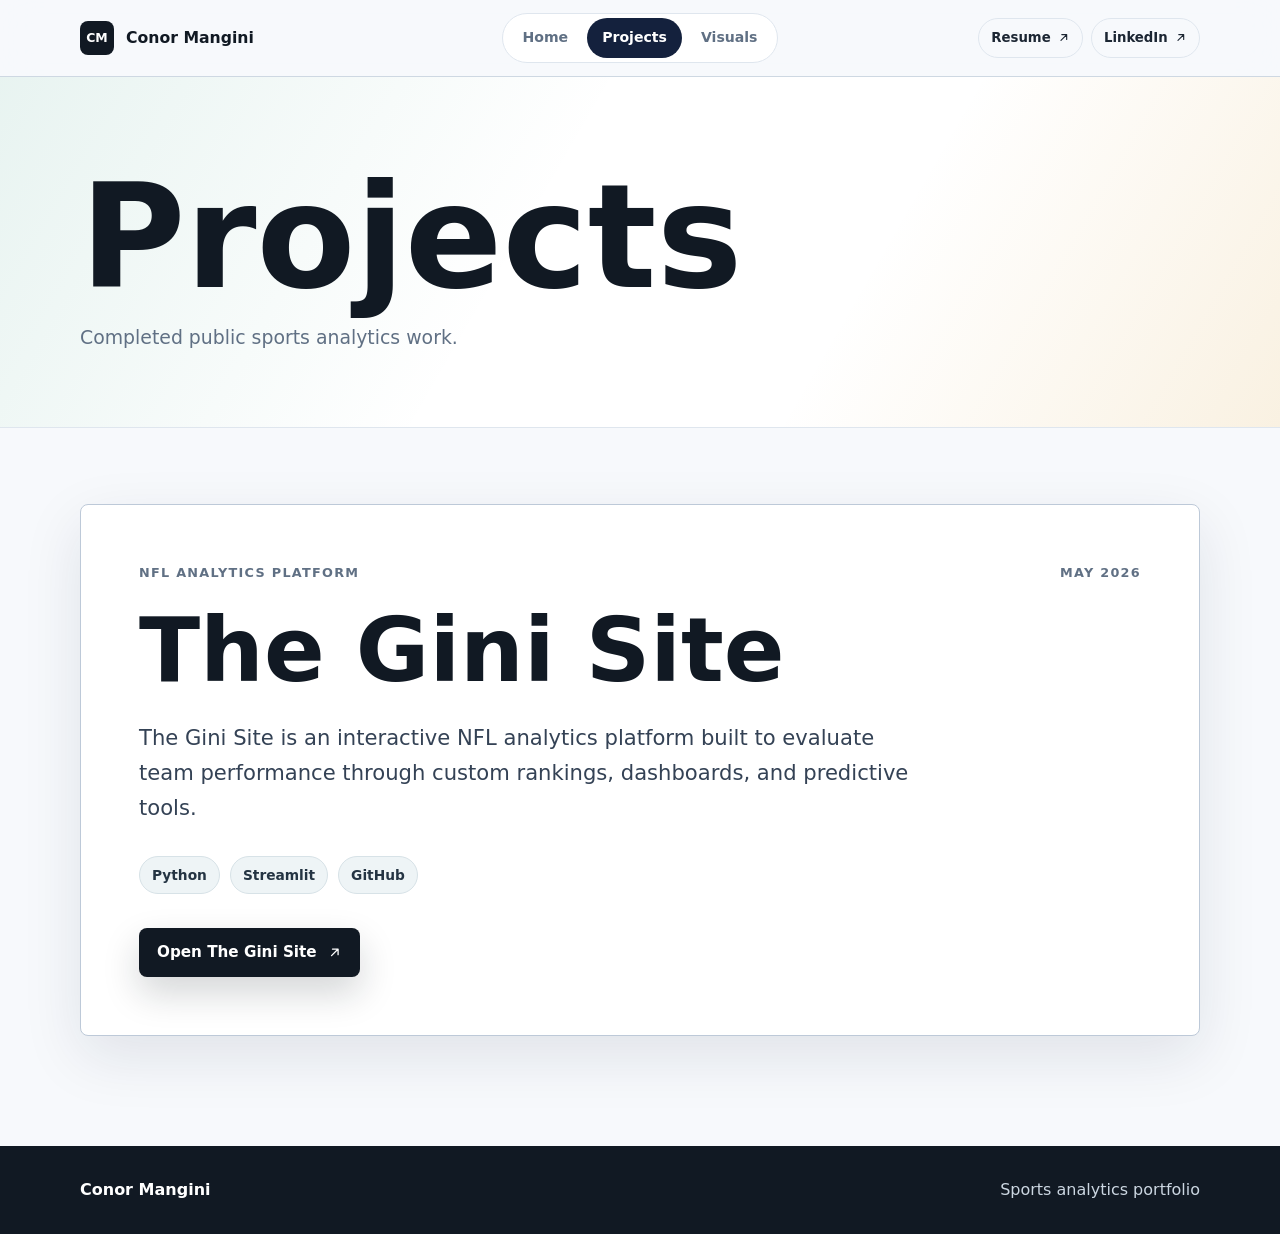
==== projects/index.html @ 6e377230 "Add portfolio base pages and assets" ====
<!doctype html>
<html lang="en">
  <head>
    <meta charset="utf-8">
    <meta name="viewport" content="width=device-width, initial-scale=1">
    <meta
      name="description"
      content="Completed public sports analytics projects by Conor Mangini."
    >
    <title>Projects | Conor Mangini</title>
    <link rel="stylesheet" href="../assets/css/styles.css">
  </head>
  <body data-page="projects" data-base="..">
    <a class="skip-link" href="#main">Skip to content</a>
    <div id="site-header"></div>
    <main id="main" class="page-main">
      <div id="projects-root"></div>
    </main>
    <div id="site-footer"></div>
    <script src="../assets/js/site-data.js"></script>
    <script src="../assets/js/site.js"></script>
  </body>
</html>
---- assets/css/styles.css ----
:root {
  --bg: #f7f9fc;
  --bg-strong: #ffffff;
  --ink: #111923;
  --muted: #607084;
  --line: #dfe6ee;
  --line-strong: #bdc9d8;
  --navy: #14213d;
  --charcoal: #1c2633;
  --emerald: #1d8f73;
  --amber: #d69c2f;
  --shadow: 0 20px 60px rgba(20, 33, 61, 0.1);
  --radius: 8px;
  --max-width: 1120px;
}

* {
  box-sizing: border-box;
}

html {
  scroll-behavior: smooth;
}

body {
  margin: 0;
  background: var(--bg);
  color: var(--ink);
  font-family: Inter, ui-sans-serif, system-ui, -apple-system, BlinkMacSystemFont, "Segoe UI", sans-serif;
  line-height: 1.5;
  min-width: 320px;
}

a {
  color: inherit;
  text-decoration: none;
}

img,
svg {
  display: block;
}

.skip-link {
  background: var(--ink);
  color: #fff;
  left: 16px;
  padding: 10px 14px;
  position: fixed;
  top: -60px;
  z-index: 100;
}

.skip-link:focus {
  top: 16px;
}

.site-header {
  background: rgba(247, 249, 252, 0.9);
  border-bottom: 1px solid rgba(189, 201, 216, 0.7);
  position: sticky;
  top: 0;
  z-index: 20;
  backdrop-filter: blur(18px);
}

.nav-shell,
.section-inner {
  margin: 0 auto;
  max-width: var(--max-width);
  width: min(calc(100% - 40px), var(--max-width));
}

.nav-shell {
  align-items: center;
  display: grid;
  gap: 18px;
  grid-template-columns: 1fr auto 1fr;
  min-height: 76px;
}

.brand-link {
  align-items: center;
  display: inline-flex;
  gap: 12px;
  font-size: 0.98rem;
  font-weight: 760;
  letter-spacing: 0;
}

.brand-mark {
  align-items: center;
  background: var(--ink);
  border-radius: 8px;
  color: #fff;
  display: inline-flex;
  font-size: 0.78rem;
  font-weight: 780;
  height: 34px;
  justify-content: center;
  width: 34px;
}

.nav-links {
  align-items: center;
  background: #fff;
  border: 1px solid var(--line);
  border-radius: 999px;
  display: inline-flex;
  gap: 4px;
  justify-self: center;
  padding: 4px;
}

.nav-link {
  border-radius: 999px;
  color: var(--muted);
  font-size: 0.88rem;
  font-weight: 680;
  padding: 9px 15px;
  transition: background 180ms ease, color 180ms ease;
}

.nav-link:hover,
.nav-link:focus,
.nav-link.is-active {
  background: var(--navy);
  color: #fff;
}

.header-actions {
  display: flex;
  gap: 8px;
  justify-content: flex-end;
}

.header-action {
  align-items: center;
  border: 1px solid var(--line);
  border-radius: 999px;
  color: var(--charcoal);
  display: inline-flex;
  font-size: 0.83rem;
  font-weight: 700;
  gap: 6px;
  padding: 9px 12px;
}

.header-action svg,
.button svg,
.contact-row svg {
  height: 1em;
  width: 1em;
}

.page-main {
  min-height: calc(100vh - 160px);
}

.hero-section {
  background-color: #f7f9fc;
  background-image: url("../img/hero-analytics.png");
  background-position: center right;
  background-repeat: no-repeat;
  background-size: cover;
  border-bottom: 1px solid rgba(189, 201, 216, 0.65);
  min-height: 640px;
  position: relative;
}

.hero-inner {
  align-items: center;
  display: flex;
  min-height: 640px;
  padding: 90px 0;
}

.hero-copy {
  max-width: 660px;
}

.hero-copy h1,
.projects-heading h1 {
  color: var(--ink);
  font-size: clamp(4rem, 11vw, 8.2rem);
  letter-spacing: 0;
  line-height: 0.9;
  margin: 0;
}

.hero-copy p {
  color: #2d3a49;
  font-size: clamp(1.18rem, 2vw, 1.55rem);
  line-height: 1.45;
  margin: 24px 0 0;
  max-width: 560px;
}

.button-row {
  display: flex;
  flex-wrap: wrap;
  gap: 12px;
  margin-top: 34px;
}

.button {
  align-items: center;
  border-radius: 8px;
  display: inline-flex;
  font-size: 0.95rem;
  font-weight: 760;
  gap: 10px;
  justify-content: center;
  min-height: 48px;
  padding: 13px 18px;
  transition: transform 180ms ease, box-shadow 180ms ease, border-color 180ms ease, background 180ms ease;
}

.button:hover,
.button:focus {
  transform: translateY(-1px);
}

.button-primary {
  background: var(--ink);
  box-shadow: 0 16px 36px rgba(17, 25, 35, 0.18);
  color: #fff;
}

.button-primary:hover,
.button-primary:focus {
  background: #050a11;
}

.button-secondary {
  background: rgba(255, 255, 255, 0.9);
  border: 1px solid var(--line-strong);
  color: var(--ink);
}

.content-section {
  padding: 92px 0;
}

.about-section {
  background: #fff;
}

.split-layout {
  align-items: start;
  display: grid;
  gap: 70px;
  grid-template-columns: minmax(0, 0.92fr) minmax(0, 1.08fr);
}

.section-label {
  color: var(--emerald);
  font-size: 0.78rem;
  font-weight: 820;
  letter-spacing: 0.12em;
  margin: 0 0 14px;
  text-transform: uppercase;
}

.split-layout h2,
.callout-band h2 {
  color: var(--ink);
  font-size: clamp(2rem, 4vw, 3.4rem);
  letter-spacing: 0;
  line-height: 1.02;
  margin: 0;
}

.about-copy p {
  color: #344255;
  font-size: clamp(1.05rem, 1.5vw, 1.22rem);
  line-height: 1.7;
  margin: 0;
}

.focus-list {
  border-top: 1px solid var(--line);
  display: grid;
  gap: 0;
  margin-top: 34px;
}

.focus-list span {
  align-items: center;
  border-bottom: 1px solid var(--line);
  color: var(--charcoal);
  display: flex;
  font-size: 1rem;
  font-weight: 720;
  min-height: 52px;
}

.focus-list span::before {
  background: var(--amber);
  border-radius: 50%;
  content: "";
  height: 8px;
  margin-right: 14px;
  width: 8px;
}

.callout-band {
  align-items: center;
  background: var(--navy);
  border-radius: var(--radius);
  color: #fff;
  display: flex;
  justify-content: space-between;
  padding: 42px;
}

.callout-band .section-label,
.callout-band h2 {
  color: #fff;
}

.contact-section {
  background: #fff;
}

.contact-list {
  border-top: 1px solid var(--line);
}

.contact-row {
  align-items: center;
  border-bottom: 1px solid var(--line);
  display: grid;
  gap: 18px;
  grid-template-columns: 0.45fr 1fr auto;
  min-height: 70px;
}

.contact-row span {
  color: var(--muted);
  font-size: 0.86rem;
  font-weight: 760;
  text-transform: uppercase;
}

.contact-row strong {
  color: var(--ink);
  font-size: 1.05rem;
}

.projects-hero {
  background:
    linear-gradient(120deg, rgba(29, 143, 115, 0.1), transparent 42%),
    linear-gradient(300deg, rgba(214, 156, 47, 0.14), transparent 34%),
    #fff;
  border-bottom: 1px solid var(--line);
}

.projects-heading {
  padding: 96px 0 76px;
}

.projects-heading h1 {
  font-size: clamp(4.2rem, 13vw, 9rem);
}

.projects-heading p {
  color: var(--muted);
  font-size: 1.18rem;
  margin: 20px 0 0;
}

.projects-section {
  padding: 76px 0 110px;
}

.project-list {
  display: grid;
  gap: 28px;
}

.project-card {
  background: #fff;
  border: 1px solid var(--line-strong);
  border-radius: var(--radius);
  box-shadow: var(--shadow);
  display: grid;
  overflow: hidden;
}

.project-media {
  border-bottom: 1px solid var(--line);
  margin: 0;
}

.project-media img {
  aspect-ratio: 16 / 9;
  height: auto;
  object-fit: cover;
  width: 100%;
}

.project-body {
  padding: clamp(30px, 6vw, 58px);
}

.project-meta {
  align-items: center;
  display: flex;
  flex-wrap: wrap;
  gap: 12px 18px;
  justify-content: space-between;
  margin-bottom: 26px;
}

.project-meta p,
.project-meta span {
  color: var(--muted);
  font-size: 0.8rem;
  font-weight: 820;
  letter-spacing: 0.1em;
  margin: 0;
  text-transform: uppercase;
}

.project-card h2 {
  color: var(--ink);
  font-size: clamp(2.6rem, 7vw, 5.6rem);
  letter-spacing: 0;
  line-height: 0.95;
  margin: 0;
}

.project-description {
  color: #344255;
  font-size: clamp(1.05rem, 1.8vw, 1.32rem);
  line-height: 1.65;
  margin: 28px 0 0;
  max-width: 780px;
}

.tool-list {
  display: flex;
  flex-wrap: wrap;
  gap: 10px;
  margin-top: 30px;
}

.tool-list span {
  background: #eef4f6;
  border: 1px solid #d7e2e7;
  border-radius: 999px;
  color: #243443;
  font-size: 0.86rem;
  font-weight: 740;
  padding: 8px 12px;
}

.project-cta {
  margin-top: 34px;
}

.visual-list {
  display: grid;
  gap: 28px;
}

.visual-card {
  background: #fff;
  border: 1px solid var(--line-strong);
  border-radius: var(--radius);
  box-shadow: var(--shadow);
  display: grid;
  grid-template-columns: minmax(0, 0.95fr) minmax(320px, 0.68fr);
  overflow: hidden;
}

.visual-media {
  align-items: center;
  background: var(--ink);
  border-right: 1px solid var(--line);
  display: flex;
  justify-content: center;
  padding: clamp(18px, 4vw, 34px);
}

.visual-media img {
  border-radius: var(--radius);
  box-shadow: 0 18px 48px rgba(0, 0, 0, 0.24);
  height: auto;
  max-height: 820px;
  max-width: 100%;
  object-fit: contain;
  width: auto;
}

.visual-body {
  align-self: center;
  padding: clamp(30px, 5vw, 54px);
}

.visual-body h2 {
  color: var(--ink);
  font-size: clamp(2.2rem, 5vw, 4.4rem);
  letter-spacing: 0;
  line-height: 0.98;
  margin: 0;
}

.visual-detail {
  border-top: 1px solid var(--line);
  margin-top: 32px;
  padding-top: 18px;
}

.visual-detail summary {
  align-items: center;
  color: var(--charcoal);
  cursor: pointer;
  display: flex;
  font-weight: 780;
  justify-content: space-between;
  list-style: none;
}

.visual-detail summary::-webkit-details-marker {
  display: none;
}

.visual-detail summary svg {
  height: 20px;
  transition: transform 180ms ease;
  width: 20px;
}

.visual-detail[open] summary svg {
  transform: rotate(180deg);
}

.visual-detail p {
  color: #344255;
  line-height: 1.68;
  margin: 18px 0 0;
}

.visual-item {
  border-bottom: 1px solid var(--line);
}

.visual-item summary {
  align-items: center;
  cursor: pointer;
  display: flex;
  justify-content: space-between;
  min-height: 72px;
}

.visual-item summary svg {
  height: 20px;
  transition: transform 180ms ease;
  width: 20px;
}

.visual-item[open] summary svg {
  transform: rotate(180deg);
}

.site-footer {
  background: var(--ink);
  color: #cbd6e1;
}

.footer-inner {
  align-items: center;
  display: flex;
  justify-content: space-between;
  min-height: 88px;
}

.footer-inner p {
  margin: 0;
}

.footer-inner p:first-child {
  color: #fff;
  font-weight: 760;
}

@media (max-width: 860px) {
  .nav-shell {
    grid-template-columns: 1fr;
    justify-items: center;
    padding: 16px 0;
  }

  .brand-link {
    justify-self: center;
  }

  .header-actions {
    justify-content: center;
  }

  .hero-section,
  .hero-inner {
    min-height: 580px;
  }

  .hero-section {
    background-position: 62% center;
  }

  .split-layout {
    gap: 34px;
    grid-template-columns: 1fr;
  }

  .callout-band {
    align-items: flex-start;
    flex-direction: column;
    gap: 26px;
  }

  .visual-card {
    grid-template-columns: 1fr;
  }

  .visual-media {
    border-bottom: 1px solid var(--line);
    border-right: 0;
  }

  .visual-media img {
    max-height: none;
    width: 100%;
  }
}

@media (max-width: 640px) {
  .nav-shell,
  .section-inner {
    width: min(calc(100% - 28px), var(--max-width));
  }

  .nav-links {
    width: 100%;
  }

  .nav-link {
    flex: 1;
    text-align: center;
  }

  .hero-section,
  .hero-inner {
    min-height: 520px;
  }

  .hero-inner {
    padding: 72px 0;
  }

  .hero-copy h1,
  .projects-heading h1 {
    font-size: 3.6rem;
  }

  .button-row,
  .button {
    width: 100%;
  }

  .content-section {
    padding: 68px 0;
  }

  .projects-heading {
    padding: 72px 0 56px;
  }

  .projects-section {
    padding: 50px 0 76px;
  }

  .project-body {
    padding: 26px;
  }

  .project-card h2 {
    font-size: 3.2rem;
  }

  .visual-body h2 {
    font-size: 2.7rem;
  }

  .project-meta {
    align-items: flex-start;
    flex-direction: column;
  }

  .contact-row {
    gap: 8px;
    grid-template-columns: 1fr auto;
    padding: 18px 0;
  }

  .contact-row strong {
    grid-column: 1 / -1;
    grid-row: 2;
  }

  .footer-inner {
    align-items: flex-start;
    flex-direction: column;
    gap: 8px;
    justify-content: center;
  }
}

@media (prefers-reduced-motion: reduce) {
  *,
  *::before,
  *::after {
    scroll-behavior: auto !important;
    transition: none !important;
  }
}
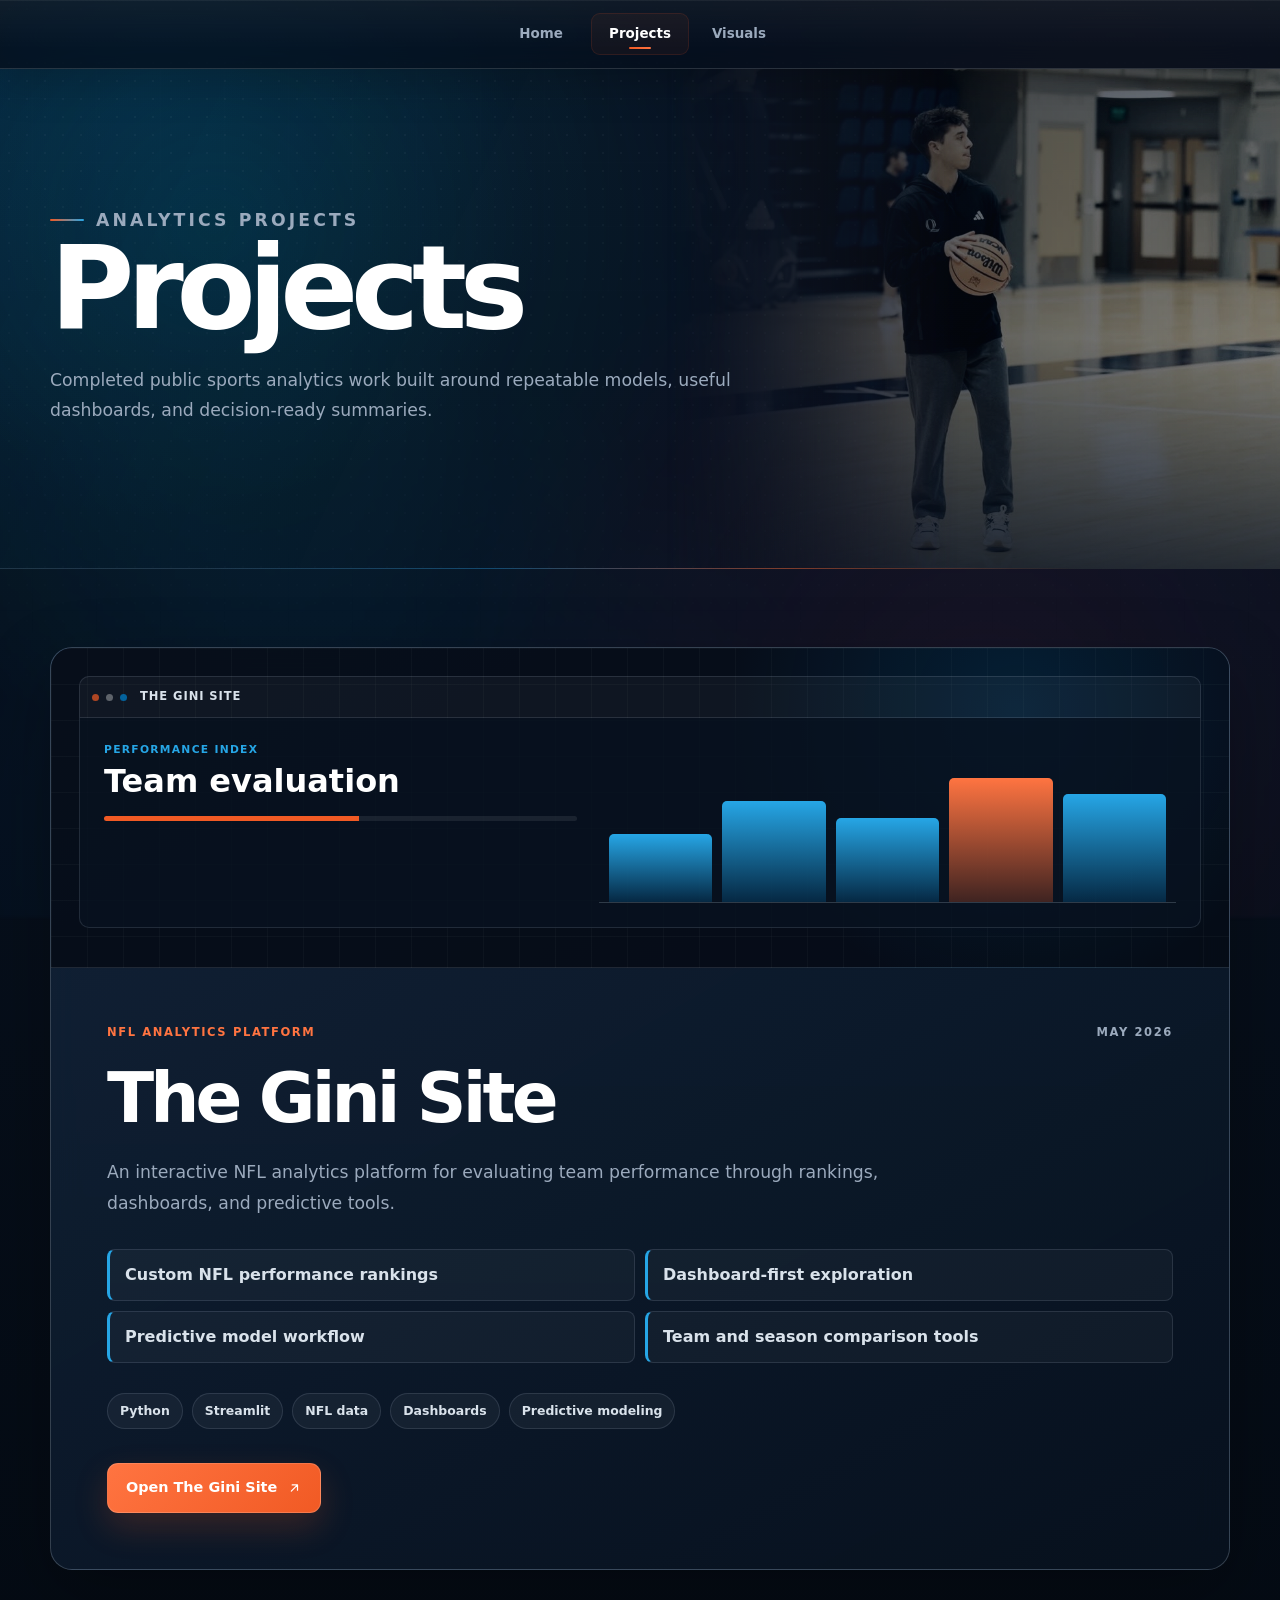
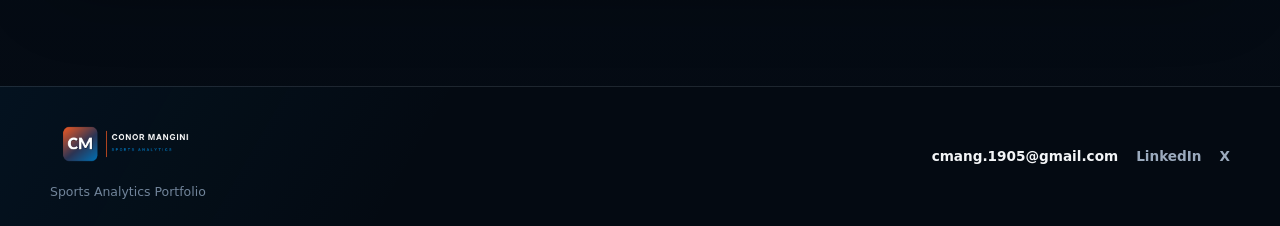
==== commit d4131b5a: "Website redesign 3.0" ====
--- a/projects/index.html
+++ b/projects/index.html
@@ -8,6 +8,11 @@
       content="Completed public sports analytics projects by Conor Mangini."
     >
     <title>Projects | Conor Mangini</title>
+    <meta name="theme-color" content="#0B1320">
+    <link rel="icon" type="image/png" sizes="16x16" href="../assets/img/cm_icon_16x16.png">
+    <link rel="icon" type="image/png" sizes="32x32" href="../assets/img/cm_icon_32x32.png">
+    <link rel="icon" type="image/png" sizes="512x512" href="../assets/img/cm_icon_512x512.png">
+    <link rel="apple-touch-icon" sizes="180x180" href="../assets/img/cm_icon_180x180.png">
     <link rel="stylesheet" href="../assets/css/styles.css">
   </head>
   <body data-page="projects" data-base="..">
--- a/assets/css/styles.css
+++ b/assets/css/styles.css
@@ -1,17 +1,26 @@
 :root {
-  --bg: #f7f9fc;
-  --bg-strong: #ffffff;
-  --ink: #111923;
-  --muted: #607084;
-  --line: #dfe6ee;
-  --line-strong: #bdc9d8;
-  --navy: #14213d;
-  --charcoal: #1c2633;
-  --emerald: #1d8f73;
-  --amber: #d69c2f;
-  --shadow: 0 20px 60px rgba(20, 33, 61, 0.1);
-  --radius: 8px;
-  --max-width: 1120px;
+  color-scheme: dark;
+  --bg: #07101d;
+  --bg-deep: #040a12;
+  --surface: rgba(13, 27, 45, 0.76);
+  --surface-strong: #0e1b2d;
+  --surface-soft: rgba(20, 38, 61, 0.7);
+  --ink: #f3f5f7;
+  --ink-soft: #d9e2eb;
+  --muted: #9baabd;
+  --line: rgba(191, 207, 224, 0.14);
+  --line-strong: rgba(191, 207, 224, 0.24);
+  --orange: #f15a24;
+  --orange-bright: #ff7441;
+  --blue: #0073b7;
+  --blue-bright: #26a6e6;
+  --teal-glow: rgba(0, 153, 173, 0.18);
+  --fuchsia-glow: rgba(163, 63, 121, 0.12);
+  --shadow: 0 24px 70px rgba(0, 0, 0, 0.28);
+  --shadow-soft: 0 16px 42px rgba(0, 0, 0, 0.2);
+  --radius: 18px;
+  --radius-small: 12px;
+  --max-width: 1180px;
 }
 
 * {
@@ -23,12 +32,63 @@
 }
 
 body {
-  margin: 0;
-  background: var(--bg);
+  background:
+    radial-gradient(circle at 12% 4%, rgba(0, 115, 183, 0.12), transparent 28rem),
+    linear-gradient(180deg, #091525 0%, var(--bg) 38rem, var(--bg-deep) 100%);
   color: var(--ink);
   font-family: Inter, ui-sans-serif, system-ui, -apple-system, BlinkMacSystemFont, "Segoe UI", sans-serif;
   line-height: 1.5;
+  margin: 0;
   min-width: 320px;
+  overflow-x: hidden;
+  isolation: isolate;
+}
+
+body::before,
+body::after {
+  content: "";
+  inset: 0;
+  pointer-events: none;
+  position: fixed;
+}
+
+body::before {
+  background:
+    radial-gradient(circle at 18% 26%, var(--teal-glow), transparent 31rem),
+    radial-gradient(circle at 86% 14%, rgba(241, 90, 36, 0.11), transparent 28rem),
+    radial-gradient(circle at 76% 78%, var(--fuchsia-glow), transparent 34rem),
+    radial-gradient(circle at 28% 92%, rgba(0, 115, 183, 0.12), transparent 30rem);
+  filter: blur(2px);
+  opacity: 0.9;
+  transform: translate3d(0, 0, 0) scale(1.04);
+  animation: ambient-drift 22s ease-in-out infinite alternate;
+  z-index: -2;
+}
+
+body::after {
+  background-image:
+    linear-gradient(rgba(197, 213, 230, 0.026) 1px, transparent 1px),
+    linear-gradient(90deg, rgba(197, 213, 230, 0.026) 1px, transparent 1px),
+    radial-gradient(circle, rgba(224, 234, 244, 0.1) 0.7px, transparent 0.9px);
+  background-position: center, center, 0 0;
+  background-size: 64px 64px, 64px 64px, 18px 18px;
+  mask-image: linear-gradient(to bottom, rgba(0, 0, 0, 0.9), transparent 92%);
+  opacity: 0.56;
+  z-index: -1;
+}
+
+@keyframes ambient-drift {
+  0% {
+    transform: translate3d(-1.5%, -1%, 0) scale(1.04);
+  }
+
+  50% {
+    transform: translate3d(1%, 1.6%, 0) scale(1.08);
+  }
+
+  100% {
+    transform: translate3d(2%, -0.5%, 0) scale(1.05);
+  }
 }
 
 a {
@@ -41,13 +101,25 @@
   display: block;
 }
 
+button,
+a {
+  -webkit-tap-highlight-color: transparent;
+}
+
+:focus-visible {
+  outline: 3px solid rgba(38, 166, 230, 0.78);
+  outline-offset: 4px;
+}
+
 .skip-link {
   background: var(--ink);
-  color: #fff;
+  border-radius: 8px;
+  color: var(--bg-deep);
+  font-weight: 800;
   left: 16px;
   padding: 10px 14px;
   position: fixed;
-  top: -60px;
+  top: -70px;
   z-index: 100;
 }
 
@@ -56,15 +128,32 @@
 }
 
 .site-header {
-  background: rgba(247, 249, 252, 0.9);
-  border-bottom: 1px solid rgba(189, 201, 216, 0.7);
+  backdrop-filter: blur(22px) saturate(135%);
+  background:
+    linear-gradient(180deg, rgba(255, 255, 255, 0.045), transparent 72%),
+    rgba(6, 15, 27, 0.72);
+  border-bottom: 1px solid rgba(255, 255, 255, 0.1);
+  box-shadow:
+    inset 0 1px 0 rgba(255, 255, 255, 0.055),
+    0 14px 42px rgba(0, 0, 0, 0.2);
+  padding: 0;
   position: sticky;
   top: 0;
-  z-index: 20;
-  backdrop-filter: blur(18px);
-}
-
-.nav-shell,
+  transition: background 220ms ease, border-color 220ms ease, box-shadow 220ms ease;
+  width: 100%;
+  z-index: 100;
+}
+
+.site-header.is-scrolled {
+  background:
+    linear-gradient(180deg, rgba(255, 255, 255, 0.05), transparent 72%),
+    rgba(4, 11, 21, 0.9);
+  border-color: rgba(255, 255, 255, 0.13);
+  box-shadow:
+    inset 0 1px 0 rgba(255, 255, 255, 0.065),
+    0 18px 48px rgba(0, 0, 0, 0.3);
+}
+
 .section-inner {
   margin: 0 auto;
   max-width: var(--max-width);
@@ -73,254 +162,609 @@
 
 .nav-shell {
   align-items: center;
-  display: grid;
-  gap: 18px;
-  grid-template-columns: 1fr auto 1fr;
-  min-height: 76px;
+  background: transparent;
+  border: 0;
+  border-radius: 0;
+  box-shadow: none;
+  display: flex;
+  justify-content: center;
+  min-height: 68px;
+  padding: 8px 28px;
+  width: 100%;
+}
+
+.site-header.is-scrolled .nav-shell {
+  background: transparent;
+  box-shadow: none;
 }
 
 .brand-link {
   align-items: center;
   display: inline-flex;
-  gap: 12px;
-  font-size: 0.98rem;
-  font-weight: 760;
-  letter-spacing: 0;
-}
-
-.brand-mark {
-  align-items: center;
-  background: var(--ink);
-  border-radius: 8px;
+  flex: 0 0 auto;
+  gap: 10px;
+  min-width: 0;
+  width: fit-content;
+}
+
+.navbar-icon {
+  border: 1px solid rgba(255, 255, 255, 0.14);
+  border-radius: 10px;
+  box-shadow: 0 8px 22px rgba(0, 0, 0, 0.25);
+  height: 40px;
+  object-fit: contain;
+  width: 40px;
+}
+
+.navbar-brand-copy {
+  display: grid;
+  gap: 1px;
+  line-height: 1.05;
+}
+
+.navbar-brand-copy strong {
   color: #fff;
-  display: inline-flex;
-  font-size: 0.78rem;
-  font-weight: 780;
-  height: 34px;
-  justify-content: center;
-  width: 34px;
+  font-size: 0.86rem;
+  font-weight: 820;
+  letter-spacing: 0.01em;
+}
+
+.navbar-brand-copy small {
+  color: var(--blue-bright);
+  font-size: 0.56rem;
+  font-weight: 850;
+  letter-spacing: 0.17em;
+  text-transform: uppercase;
 }
 
 .nav-links {
   align-items: center;
-  background: #fff;
-  border: 1px solid var(--line);
+  display: flex;
+  gap: 4px;
+  justify-content: center;
+  margin-left: 0;
+}
+
+.nav-link {
+  align-items: center;
+  border: 1px solid transparent;
+  border-radius: 9px;
+  color: var(--muted);
+  display: inline-flex;
+  font-size: 0.84rem;
+  font-weight: 760;
+  justify-content: center;
+  min-height: 42px;
+  min-width: 92px;
+  padding: 9px 17px;
+  position: relative;
+  transition: background 180ms ease, border-color 180ms ease, color 180ms ease, transform 180ms ease;
+  white-space: nowrap;
+}
+
+.nav-link::after {
+  background: linear-gradient(90deg, var(--orange), var(--orange-bright));
   border-radius: 999px;
-  display: inline-flex;
-  gap: 4px;
-  justify-self: center;
-  padding: 4px;
-}
-
-.nav-link {
-  border-radius: 999px;
-  color: var(--muted);
-  font-size: 0.88rem;
-  font-weight: 680;
-  padding: 9px 15px;
-  transition: background 180ms ease, color 180ms ease;
+  bottom: 5px;
+  content: "";
+  height: 2px;
+  left: 50%;
+  opacity: 0;
+  position: absolute;
+  transform: translateX(-50%) scaleX(0.35);
+  transition: opacity 180ms ease, transform 180ms ease;
+  width: 22px;
 }
 
 .nav-link:hover,
-.nav-link:focus,
+.nav-link:focus-visible {
+  background: rgba(0, 115, 183, 0.1);
+  border-color: rgba(38, 166, 230, 0.24);
+  color: var(--ink);
+}
+
 .nav-link.is-active {
-  background: var(--navy);
+  background: rgba(241, 90, 36, 0.055);
+  border-color: rgba(241, 90, 36, 0.13);
   color: #fff;
 }
 
-.header-actions {
-  display: flex;
-  gap: 8px;
-  justify-content: flex-end;
-}
-
-.header-action {
-  align-items: center;
-  border: 1px solid var(--line);
-  border-radius: 999px;
-  color: var(--charcoal);
-  display: inline-flex;
-  font-size: 0.83rem;
-  font-weight: 700;
-  gap: 6px;
-  padding: 9px 12px;
-}
-
-.header-action svg,
+.nav-link.is-active::after {
+  opacity: 1;
+  transform: translateX(-50%) scaleX(1);
+}
+
 .button svg,
 .contact-row svg {
+  flex: 0 0 auto;
   height: 1em;
   width: 1em;
 }
 
 .page-main {
-  min-height: calc(100vh - 160px);
-}
-
-.hero-section {
-  background-color: #f7f9fc;
-  background-image: url("../img/hero-analytics.png");
-  background-position: center right;
-  background-repeat: no-repeat;
-  background-size: cover;
-  border-bottom: 1px solid rgba(189, 201, 216, 0.65);
-  min-height: 640px;
+  min-height: calc(100vh - 180px);
+}
+
+.hero-section,
+.page-hero {
+  overflow: hidden;
   position: relative;
+}
+
+.hero-section::before,
+.page-hero::before {
+  background:
+    linear-gradient(115deg, rgba(0, 115, 183, 0.08), transparent 36%),
+    linear-gradient(300deg, rgba(241, 90, 36, 0.055), transparent 38%);
+  border-bottom: 1px solid var(--line);
+  content: "";
+  inset: 0;
+  pointer-events: none;
+  position: absolute;
+}
+
+.hero-section::after,
+.page-hero::after {
+  background: linear-gradient(90deg, transparent, rgba(0, 115, 183, 0.62), rgba(241, 90, 36, 0.74), transparent);
+  bottom: 0;
+  content: "";
+  height: 1px;
+  left: 50%;
+  opacity: 0.62;
+  position: absolute;
+  transform: translateX(-50%);
+  width: min(72vw, 880px);
 }
 
 .hero-inner {
   align-items: center;
   display: flex;
-  min-height: 640px;
-  padding: 90px 0;
+  min-height: 700px;
+  padding: 96px 0;
+  position: relative;
+  z-index: 1;
 }
 
 .hero-copy {
-  max-width: 660px;
-}
-
-.hero-copy h1,
-.projects-heading h1 {
-  color: var(--ink);
-  font-size: clamp(4rem, 11vw, 8.2rem);
-  letter-spacing: 0;
-  line-height: 0.9;
+  max-width: 780px;
+  min-width: 0;
+  position: relative;
+  width: 62%;
+  z-index: 3;
+}
+
+.hero-kicker,
+.section-label {
+  align-items: center;
+  color: var(--orange-bright);
+  display: flex;
+  font-size: 0.74rem;
+  font-weight: 850;
+  gap: 12px;
+  letter-spacing: 0.18em;
+  margin: 0 0 18px;
+  text-transform: uppercase;
+}
+
+.hero-kicker::before,
+.section-label::before {
+  background: linear-gradient(90deg, var(--orange), var(--blue-bright));
+  border-radius: 999px;
+  content: "";
+  flex: 0 0 34px;
+  height: 2px;
+}
+
+.hero-inner h1,
+.page-heading h1 {
+  color: #fff;
+  font-size: clamp(4rem, 7.2vw, 7rem);
+  font-weight: 820;
+  letter-spacing: -0.064em;
+  line-height: 0.91;
   margin: 0;
-}
-
-.hero-copy p {
-  color: #2d3a49;
-  font-size: clamp(1.18rem, 2vw, 1.55rem);
-  line-height: 1.45;
-  margin: 24px 0 0;
-  max-width: 560px;
+  max-width: 900px;
+  text-wrap: balance;
+}
+
+.hero-lede {
+  color: var(--ink-soft);
+  font-size: clamp(1.16rem, 1.9vw, 1.42rem);
+  line-height: 1.6;
+  margin: 34px 0 0;
+  max-width: 780px;
+}
+
+.hero-media {
+  bottom: 0;
+  overflow: hidden;
+  position: absolute;
+  right: calc((100vw - 100%) / -2);
+  top: 0;
+  width: 42%;
+  z-index: 1;
+  -webkit-mask-image: linear-gradient(90deg, transparent 0%, rgba(0, 0, 0, 0.38) 18%, #000 40%, #000 100%);
+  mask-image: linear-gradient(90deg, transparent 0%, rgba(0, 0, 0, 0.38) 18%, #000 40%, #000 100%);
+}
+
+.hero-media::before {
+  background:
+    linear-gradient(90deg, rgba(7, 16, 29, 0.9) 0%, rgba(7, 16, 29, 0.26) 44%, rgba(7, 16, 29, 0.08) 100%),
+    linear-gradient(180deg, rgba(7, 16, 29, 0.18) 0%, transparent 56%, rgba(7, 16, 29, 0.72) 100%);
+  content: "";
+  inset: 0;
+  pointer-events: none;
+  position: absolute;
+  z-index: 2;
+}
+
+.hero-media .hero-photo {
+  animation: hero-cinematic-zoom 18s ease-in-out infinite alternate;
+  filter: saturate(0.72) contrast(1.08);
+  height: 100%;
+  object-fit: cover;
+  object-position: 50% 30%;
+  transform: scale(1.015);
+  transform-origin: 52% 32%;
+  width: 100%;
+}
+
+@keyframes hero-cinematic-zoom {
+  from {
+    transform: scale(1.015);
+  }
+
+  to {
+    transform: scale(1.075);
+  }
+}
+
+.hero-media .hero-photo-fallback {
+  background:
+    radial-gradient(circle at center, rgba(0, 115, 183, 0.18), transparent 44%),
+    linear-gradient(rgba(217, 226, 235, 0.035) 1px, transparent 1px),
+    linear-gradient(90deg, rgba(217, 226, 235, 0.035) 1px, transparent 1px);
+  background-size: auto, 38px 38px, 38px 38px;
+  color: var(--muted);
+  display: none;
+  inset: 0;
+  place-items: center;
+  position: absolute;
+  z-index: 1;
+}
+
+.hero-media.is-missing .hero-photo-fallback {
+  display: grid;
+}
+
+.hero-media .hero-photo-fallback span {
+  font-size: 0.75rem;
+  font-weight: 820;
+  letter-spacing: 0.14em;
+  text-transform: uppercase;
 }
 
 .button-row {
   display: flex;
   flex-wrap: wrap;
-  gap: 12px;
-  margin-top: 34px;
+  gap: 11px;
+  margin-top: 40px;
 }
 
 .button {
   align-items: center;
-  border-radius: 8px;
+  border: 1px solid transparent;
+  border-radius: 11px;
   display: inline-flex;
-  font-size: 0.95rem;
-  font-weight: 760;
+  font-size: 0.9rem;
+  font-weight: 820;
   gap: 10px;
   justify-content: center;
-  min-height: 48px;
+  min-height: 49px;
   padding: 13px 18px;
-  transition: transform 180ms ease, box-shadow 180ms ease, border-color 180ms ease, background 180ms ease;
+  transition: transform 180ms ease, background 180ms ease, border-color 180ms ease, box-shadow 180ms ease, color 180ms ease;
 }
 
 .button:hover,
-.button:focus {
-  transform: translateY(-1px);
+.button:focus-visible {
+  transform: translateY(-2px);
 }
 
 .button-primary {
-  background: var(--ink);
-  box-shadow: 0 16px 36px rgba(17, 25, 35, 0.18);
+  background: linear-gradient(135deg, var(--orange-bright), var(--orange));
+  border-color: rgba(255, 255, 255, 0.16);
+  box-shadow: 0 14px 34px rgba(241, 90, 36, 0.2);
   color: #fff;
 }
 
 .button-primary:hover,
-.button-primary:focus {
-  background: #050a11;
+.button-primary:focus-visible {
+  box-shadow: 0 18px 42px rgba(241, 90, 36, 0.28);
 }
 
 .button-secondary {
-  background: rgba(255, 255, 255, 0.9);
-  border: 1px solid var(--line-strong);
+  backdrop-filter: blur(14px);
+  background: rgba(255, 255, 255, 0.05);
+  border-color: var(--line-strong);
   color: var(--ink);
 }
 
+.button-secondary:hover,
+.button-secondary:focus-visible {
+  background: rgba(0, 115, 183, 0.12);
+  border-color: rgba(38, 166, 230, 0.56);
+  box-shadow: 0 16px 34px rgba(0, 115, 183, 0.14);
+}
+
+.tool-list span {
+  background: rgba(255, 255, 255, 0.045);
+  border: 1px solid var(--line);
+  border-radius: 999px;
+  color: var(--ink-soft);
+  font-size: 0.78rem;
+  font-weight: 760;
+  padding: 8px 12px;
+  transition: background 180ms ease, border-color 180ms ease, color 180ms ease;
+}
+
+.tool-list span:hover {
+  background: rgba(0, 115, 183, 0.1);
+  border-color: rgba(38, 166, 230, 0.34);
+  color: #fff;
+}
+
 .content-section {
-  padding: 92px 0;
+  border-bottom: 1px solid var(--line);
+  padding: 104px 0;
+  position: relative;
 }
 
 .about-section {
-  background: #fff;
+  background: #050c15;
+  isolation: isolate;
+  overflow: hidden;
+}
+
+.about-section::before,
+.about-section::after {
+  content: "";
+  inset: 0;
+  pointer-events: none;
+  position: absolute;
+}
+
+.about-section::before {
+  background-image: url("../img/denver-skyline.jpeg");
+  background-position: center 66%;
+  background-repeat: no-repeat;
+  background-size: cover;
+  filter: blur(0.45px) saturate(0.88) contrast(1.06);
+  inset: -6px;
+  opacity: 0.9;
+  transform: scale(1.015);
+  z-index: -2;
+}
+
+.about-section::after {
+  background:
+    radial-gradient(circle at 84% 70%, rgba(241, 90, 36, 0.18), transparent 27rem),
+    linear-gradient(90deg, rgba(4, 10, 18, 0.96) 0%, rgba(4, 10, 18, 0.82) 30%, rgba(4, 10, 18, 0.52) 60%, rgba(4, 10, 18, 0.24) 100%),
+    linear-gradient(180deg, rgba(5, 12, 21, 0.74) 0%, rgba(5, 12, 21, 0.3) 48%, rgba(5, 12, 21, 0.76) 100%);
+  z-index: -1;
+}
+
+.identity-heading {
+  display: grid;
+  gap: 10px;
+  margin-bottom: 34px;
+  max-width: 760px;
+}
+
+.identity-heading h2 {
+  color: #fff;
+  font-size: clamp(2.6rem, 4.8vw, 4.5rem);
+  font-weight: 780;
+  letter-spacing: -0.052em;
+  line-height: 0.98;
+  margin: 0;
+  text-shadow: 0 14px 38px rgba(0, 0, 0, 0.34);
+  text-wrap: balance;
+}
+
+.identity-grid {
+  align-items: center;
+  display: grid;
+  gap: clamp(28px, 4vw, 54px);
+  grid-template-columns: minmax(280px, 340px) minmax(0, 1fr);
+}
+
+.about-portrait {
+  margin: 0;
+  max-width: 340px;
+}
+
+.about-portrait img {
+  border: 1px solid rgba(255, 255, 255, 0.18);
+  border-radius: 18px;
+  box-shadow: 0 24px 54px rgba(0, 0, 0, 0.38);
+  filter: saturate(0.9) contrast(1.04);
+  height: 400px;
+  object-fit: cover;
+  object-position: 50% 18%;
+  width: 100%;
 }
 
 .split-layout {
   align-items: start;
   display: grid;
-  gap: 70px;
-  grid-template-columns: minmax(0, 0.92fr) minmax(0, 1.08fr);
-}
-
-.section-label {
-  color: var(--emerald);
-  font-size: 0.78rem;
-  font-weight: 820;
-  letter-spacing: 0.12em;
-  margin: 0 0 14px;
-  text-transform: uppercase;
+  gap: clamp(44px, 8vw, 100px);
+  grid-template-columns: minmax(0, 0.9fr) minmax(0, 1.1fr);
 }
 
 .split-layout h2,
-.callout-band h2 {
-  color: var(--ink);
-  font-size: clamp(2rem, 4vw, 3.4rem);
-  letter-spacing: 0;
+.section-heading-row h2 {
+  color: #fff;
+  font-size: clamp(2.3rem, 4.4vw, 4.1rem);
+  font-weight: 780;
+  letter-spacing: -0.052em;
   line-height: 1.02;
   margin: 0;
-}
-
-.about-copy p {
-  color: #344255;
-  font-size: clamp(1.05rem, 1.5vw, 1.22rem);
-  line-height: 1.7;
+  text-wrap: balance;
+}
+
+.about-copy {
+  display: grid;
+  gap: 22px;
+  max-width: 760px;
+  padding-top: 0;
+}
+
+.page-heading p,
+.project-description,
+.visual-detail p {
+  color: var(--muted);
+  font-size: clamp(1rem, 1.35vw, 1.12rem);
+  line-height: 1.78;
   margin: 0;
 }
 
-.focus-list {
-  border-top: 1px solid var(--line);
+.about-copy > p {
+  color: #c8d4e0;
+  font-size: clamp(1.04rem, 1.45vw, 1.16rem);
+  line-height: 1.9;
+  margin: 0;
+  text-shadow: 0 2px 18px rgba(0, 0, 0, 0.32);
+}
+
+.about-quote {
+  backdrop-filter: blur(14px);
+  background:
+    linear-gradient(135deg, rgba(12, 25, 41, 0.84), rgba(12, 25, 41, 0.56));
+  border: 1px solid rgba(191, 207, 224, 0.16);
+  border-left: 3px solid var(--orange);
+  border-radius: 0 var(--radius-small) var(--radius-small) 0;
+  box-shadow:
+    inset 0 1px 0 rgba(255, 255, 255, 0.045),
+    0 18px 42px rgba(0, 0, 0, 0.24);
+  margin: 12px 0 0;
+  overflow: hidden;
+  padding: 26px 30px 24px;
+  position: relative;
+}
+
+.about-quote::before {
+  color: var(--orange-bright);
+  content: "“";
+  font-family: Georgia, serif;
+  font-size: 5.5rem;
+  font-weight: 700;
+  left: 18px;
+  line-height: 1;
+  opacity: 0.16;
+  position: absolute;
+  top: -7px;
+}
+
+.about-quote p {
+  color: #eef3f8;
+  font-size: clamp(1.02rem, 1.35vw, 1.14rem);
+  font-style: italic;
+  font-weight: 540;
+  line-height: 1.65;
+  margin: 0;
+  position: relative;
+  text-shadow: 0 2px 16px rgba(0, 0, 0, 0.32);
+}
+
+.about-quote cite {
+  color: #b9c6d4;
+  display: block;
+  font-size: 0.76rem;
+  font-style: normal;
+  font-weight: 760;
+  letter-spacing: 0.08em;
+  margin-top: 16px;
+  position: relative;
+  text-transform: uppercase;
+}
+
+.about-quote cite span {
+  color: var(--orange-bright);
+}
+
+.focus-section {
+  background: linear-gradient(180deg, rgba(13, 28, 46, 0.36), rgba(5, 12, 21, 0.2));
+}
+
+.section-heading-row {
   display: grid;
-  gap: 0;
-  margin-top: 34px;
-}
-
-.focus-list span {
-  align-items: center;
-  border-bottom: 1px solid var(--line);
-  color: var(--charcoal);
-  display: flex;
-  font-size: 1rem;
-  font-weight: 720;
-  min-height: 52px;
-}
-
-.focus-list span::before {
-  background: var(--amber);
-  border-radius: 50%;
+  gap: 12px;
+  margin-bottom: 38px;
+}
+
+.focus-grid {
+  display: grid;
+  gap: 16px;
+  grid-template-columns: repeat(4, minmax(0, 1fr));
+}
+
+.focus-card {
+  backdrop-filter: blur(14px);
+  background: linear-gradient(155deg, rgba(255, 255, 255, 0.065), rgba(255, 255, 255, 0.02));
+  border: 1px solid var(--line);
+  border-radius: var(--radius);
+  box-shadow: var(--shadow-soft);
+  min-height: 220px;
+  overflow: hidden;
+  padding: 28px 24px;
+  position: relative;
+  transition: border-color 200ms ease, box-shadow 200ms ease, transform 200ms ease;
+}
+
+.focus-card::before {
+  background: linear-gradient(90deg, var(--blue-bright), var(--orange));
   content: "";
-  height: 8px;
-  margin-right: 14px;
-  width: 8px;
-}
-
-.callout-band {
-  align-items: center;
-  background: var(--navy);
-  border-radius: var(--radius);
+  height: 2px;
+  left: 24px;
+  position: absolute;
+  top: 0;
+  width: 42px;
+}
+
+.focus-card::after {
+  background: radial-gradient(circle, rgba(0, 115, 183, 0.18), transparent 68%);
+  content: "";
+  height: 180px;
+  position: absolute;
+  right: -90px;
+  top: -90px;
+  width: 180px;
+}
+
+.focus-card:hover {
+  border-color: rgba(38, 166, 230, 0.32);
+  box-shadow: 0 22px 54px rgba(0, 0, 0, 0.28);
+  transform: translateY(-4px);
+}
+
+.focus-card h3 {
   color: #fff;
-  display: flex;
-  justify-content: space-between;
-  padding: 42px;
-}
-
-.callout-band .section-label,
-.callout-band h2 {
-  color: #fff;
+  font-size: 1.06rem;
+  margin: 0;
+  position: relative;
+  z-index: 1;
+}
+
+.focus-card p {
+  color: var(--muted);
+  line-height: 1.68;
+  margin: 16px 0 0;
+  position: relative;
+  z-index: 1;
 }
 
 .contact-section {
-  background: #fff;
+  background: rgba(5, 12, 21, 0.36);
 }
 
 .contact-list {
@@ -332,76 +776,241 @@
   border-bottom: 1px solid var(--line);
   display: grid;
   gap: 18px;
-  grid-template-columns: 0.45fr 1fr auto;
-  min-height: 70px;
+  grid-template-columns: 0.38fr 1fr auto;
+  min-height: 76px;
+  transition: background 180ms ease, padding 180ms ease;
+}
+
+.contact-row:hover {
+  background: rgba(255, 255, 255, 0.035);
+  padding: 0 12px;
 }
 
 .contact-row span {
-  color: var(--muted);
-  font-size: 0.86rem;
-  font-weight: 760;
+  color: var(--orange-bright);
+  font-size: 0.72rem;
+  font-weight: 850;
+  letter-spacing: 0.12em;
   text-transform: uppercase;
 }
 
 .contact-row strong {
   color: var(--ink);
-  font-size: 1.05rem;
-}
-
-.projects-hero {
+  font-size: 1.02rem;
+}
+
+.page-heading {
+  min-height: 500px;
+  padding: 112px 0 88px;
+  position: relative;
+  z-index: 1;
+}
+
+.page-heading h1 {
+  font-size: clamp(4.2rem, 9vw, 8rem);
+}
+
+.page-heading p {
+  margin-top: 24px;
+  max-width: 690px;
+}
+
+.page-heading .page-support {
+  color: #71849a;
+  font-size: 0.98rem;
+  margin-top: 12px;
+  max-width: 720px;
+}
+
+.page-hero-media {
+  bottom: 0;
+  overflow: hidden;
+  pointer-events: none;
+  position: absolute;
+  right: 0;
+  top: 0;
+  width: 48%;
+  z-index: 0;
+  -webkit-mask-image: linear-gradient(90deg, transparent 0%, rgba(0, 0, 0, 0.42) 20%, #000 48%, #000 100%);
+  mask-image: linear-gradient(90deg, transparent 0%, rgba(0, 0, 0, 0.42) 20%, #000 48%, #000 100%);
+}
+
+.page-hero-media::before {
   background:
-    linear-gradient(120deg, rgba(29, 143, 115, 0.1), transparent 42%),
-    linear-gradient(300deg, rgba(214, 156, 47, 0.14), transparent 34%),
-    #fff;
-  border-bottom: 1px solid var(--line);
-}
-
-.projects-heading {
-  padding: 96px 0 76px;
-}
-
-.projects-heading h1 {
-  font-size: clamp(4.2rem, 13vw, 9rem);
-}
-
-.projects-heading p {
-  color: var(--muted);
-  font-size: 1.18rem;
-  margin: 20px 0 0;
+    linear-gradient(90deg, rgba(7, 16, 29, 0.92) 0%, rgba(7, 16, 29, 0.34) 44%, rgba(7, 16, 29, 0.1) 100%),
+    linear-gradient(180deg, rgba(7, 16, 29, 0.18) 0%, transparent 54%, rgba(7, 16, 29, 0.74) 100%);
+  content: "";
+  inset: 0;
+  position: absolute;
+  z-index: 2;
+}
+
+.page-hero-media img {
+  animation: hero-cinematic-zoom 18s ease-in-out infinite alternate;
+  filter: saturate(0.62) brightness(0.66) contrast(1.08);
+  height: 100%;
+  object-fit: cover;
+  transform: scale(1.015);
+  transform-origin: 50% 44%;
+  width: 100%;
+}
+
+.projects-hero .page-hero-media img {
+  object-position: 54% 48%;
+}
+
+.visuals-hero .page-hero-media img {
+  object-position: 52% 46%;
 }
 
 .projects-section {
-  padding: 76px 0 110px;
+  padding: 78px 0 116px;
 }
 
 .project-list {
   display: grid;
-  gap: 28px;
+  gap: 30px;
 }
 
 .project-card {
-  background: #fff;
+  backdrop-filter: blur(16px);
+  background: linear-gradient(150deg, rgba(20, 39, 63, 0.82), rgba(8, 18, 31, 0.86));
   border: 1px solid var(--line-strong);
-  border-radius: var(--radius);
+  border-radius: 22px;
   box-shadow: var(--shadow);
+  overflow: hidden;
+  transition: border-color 200ms ease, box-shadow 200ms ease, transform 200ms ease;
+}
+
+.project-card:hover {
+  border-color: rgba(38, 166, 230, 0.3);
+  box-shadow: 0 30px 82px rgba(0, 0, 0, 0.36);
+  transform: translateY(-3px);
+}
+
+.project-media {
+  background: rgba(4, 10, 18, 0.62);
+  border-bottom: 1px solid var(--line);
+  display: block;
+  padding: clamp(16px, 3vw, 28px);
+}
+
+.project-media img {
+  border: 1px solid var(--line);
+  border-radius: 12px;
+  height: auto;
+  max-height: 700px;
+  object-fit: contain;
+  width: 100%;
+}
+
+.project-media-placeholder {
+  background:
+    radial-gradient(circle at 82% 20%, rgba(0, 115, 183, 0.18), transparent 18rem),
+    linear-gradient(rgba(217, 226, 235, 0.032) 1px, transparent 1px),
+    linear-gradient(90deg, rgba(217, 226, 235, 0.032) 1px, transparent 1px),
+    rgba(4, 10, 18, 0.78);
+  background-size: auto, 36px 36px, 36px 36px, auto;
+  min-height: 320px;
+}
+
+.placeholder-toolbar {
+  align-items: center;
+  background: rgba(255, 255, 255, 0.04);
+  border: 1px solid var(--line);
+  border-radius: 10px 10px 0 0;
+  display: flex;
+  gap: 7px;
+  min-height: 42px;
+  padding: 9px 12px;
+}
+
+.placeholder-toolbar span {
+  background: rgba(241, 90, 36, 0.7);
+  border-radius: 50%;
+  height: 7px;
+  width: 7px;
+}
+
+.placeholder-toolbar span:nth-child(2) {
+  background: rgba(243, 245, 247, 0.34);
+}
+
+.placeholder-toolbar span:nth-child(3) {
+  background: rgba(0, 115, 183, 0.82);
+}
+
+.placeholder-toolbar strong {
+  color: var(--ink-soft);
+  font-size: 0.72rem;
+  font-weight: 780;
+  letter-spacing: 0.08em;
+  margin-left: 6px;
+  text-transform: uppercase;
+}
+
+.placeholder-dashboard {
+  background: rgba(8, 19, 33, 0.78);
+  border: 1px solid var(--line);
+  border-top: 0;
+  border-radius: 0 0 10px 10px;
   display: grid;
-  overflow: hidden;
-}
-
-.project-media {
-  border-bottom: 1px solid var(--line);
-  margin: 0;
-}
-
-.project-media img {
-  aspect-ratio: 16 / 9;
-  height: auto;
-  object-fit: cover;
+  gap: 22px;
+  grid-template-columns: minmax(0, 0.9fr) minmax(180px, 1.1fr);
+  min-height: 210px;
+  padding: 24px;
+}
+
+.placeholder-score {
+  align-content: start;
+  display: grid;
+  gap: 7px;
+}
+
+.placeholder-score small {
+  color: var(--blue-bright);
+  font-size: 0.67rem;
+  font-weight: 820;
+  letter-spacing: 0.12em;
+  text-transform: uppercase;
+}
+
+.placeholder-score strong {
+  color: #fff;
+  font-size: clamp(1.3rem, 2.5vw, 2.1rem);
+  line-height: 1;
+}
+
+.placeholder-score span {
+  background: linear-gradient(90deg, var(--orange) 0 54%, rgba(255, 255, 255, 0.08) 54%);
+  border-radius: 999px;
+  height: 5px;
+  margin-top: 12px;
   width: 100%;
 }
 
-.project-body {
-  padding: clamp(30px, 6vw, 58px);
+.placeholder-chart {
+  align-items: end;
+  border-bottom: 1px solid rgba(191, 207, 224, 0.22);
+  display: flex;
+  gap: 10px;
+  min-height: 150px;
+  padding: 12px 10px 0;
+}
+
+.placeholder-chart i {
+  background: linear-gradient(180deg, var(--blue-bright), rgba(0, 115, 183, 0.24));
+  border-radius: 5px 5px 0 0;
+  height: var(--bar);
+  width: 100%;
+}
+
+.placeholder-chart i:nth-child(4) {
+  background: linear-gradient(180deg, var(--orange-bright), rgba(241, 90, 36, 0.24));
+}
+
+.project-card-main {
+  padding: clamp(32px, 5vw, 56px);
 }
 
 .project-meta {
@@ -410,293 +1019,502 @@
   flex-wrap: wrap;
   gap: 12px 18px;
   justify-content: space-between;
-  margin-bottom: 26px;
+  margin-bottom: 24px;
 }
 
 .project-meta p,
 .project-meta span {
-  color: var(--muted);
-  font-size: 0.8rem;
-  font-weight: 820;
-  letter-spacing: 0.1em;
+  color: var(--orange-bright);
+  font-size: 0.72rem;
+  font-weight: 850;
+  letter-spacing: 0.14em;
   margin: 0;
   text-transform: uppercase;
 }
 
+.project-meta span {
+  color: var(--muted);
+}
+
 .project-card h2 {
-  color: var(--ink);
-  font-size: clamp(2.6rem, 7vw, 5.6rem);
-  letter-spacing: 0;
-  line-height: 0.95;
+  color: #fff;
+  font-size: clamp(2.5rem, 5.4vw, 5rem);
+  font-weight: 790;
+  letter-spacing: -0.056em;
+  line-height: 0.98;
   margin: 0;
 }
 
 .project-description {
-  color: #344255;
-  font-size: clamp(1.05rem, 1.8vw, 1.32rem);
-  line-height: 1.65;
-  margin: 28px 0 0;
-  max-width: 780px;
+  margin-top: 24px;
+  max-width: 850px;
+}
+
+.project-highlights {
+  display: grid;
+  gap: 10px;
+  grid-template-columns: repeat(2, minmax(0, 1fr));
+  list-style: none;
+  margin: 30px 0 0;
+  padding: 0;
+}
+
+.project-highlights li {
+  background: rgba(255, 255, 255, 0.035);
+  border: 1px solid var(--line);
+  border-left: 3px solid var(--blue-bright);
+  border-radius: 8px;
+  color: var(--ink-soft);
+  font-weight: 720;
+  padding: 13px 15px;
 }
 
 .tool-list {
   display: flex;
   flex-wrap: wrap;
-  gap: 10px;
+  gap: 9px;
   margin-top: 30px;
-}
-
-.tool-list span {
-  background: #eef4f6;
-  border: 1px solid #d7e2e7;
-  border-radius: 999px;
-  color: #243443;
-  font-size: 0.86rem;
-  font-weight: 740;
-  padding: 8px 12px;
 }
 
 .project-cta {
   margin-top: 34px;
 }
 
+.visuals-section {
+  background: rgba(5, 12, 21, 0.28);
+}
+
 .visual-list {
   display: grid;
-  gap: 28px;
+  gap: 10px;
+  grid-template-columns: minmax(0, 1080px);
+  justify-content: center;
 }
 
 .visual-card {
-  background: #fff;
-  border: 1px solid var(--line-strong);
-  border-radius: var(--radius);
-  box-shadow: var(--shadow);
-  display: grid;
-  grid-template-columns: minmax(0, 0.95fr) minmax(320px, 0.68fr);
-  overflow: hidden;
+  background: transparent;
+  border: 0;
+  overflow: visible;
+}
+
+.visual-card:hover .visual-summary {
+  background: rgba(17, 34, 55, 0.72);
+  border-color: rgba(38, 166, 230, 0.28);
+}
+
+.visual-card[open] {
+  background: transparent;
+  box-shadow: none;
+}
+
+.visual-summary {
+  backdrop-filter: blur(14px);
+  background: rgba(13, 27, 45, 0.56);
+  border: 1px solid var(--line);
+  border-radius: 12px;
+  color: #fff;
+  cursor: pointer;
+  direction: rtl;
+  list-style-type: disclosure-open;
+  list-style-position: inside;
+  padding: 22px 24px;
+  transition: background 180ms ease, border-color 180ms ease;
+}
+
+.visual-summary::marker {
+  color: var(--blue-bright);
+  font-size: 0.9rem;
+}
+
+.visual-summary-copy {
+  direction: ltr;
+  display: inline-block;
+  text-align: left;
+  vertical-align: middle;
+  width: calc(100% - 26px);
+}
+
+.visual-summary-title {
+  font-size: clamp(1rem, 1.7vw, 1.28rem);
+  font-weight: 820;
+  letter-spacing: 0.035em;
+  line-height: 1.25;
+}
+
+.visual-card[open] .visual-summary {
+  background: rgba(13, 27, 45, 0.72);
+  border-color: rgba(38, 166, 230, 0.24);
+}
+
+.visual-expanded {
+  display: block;
+  margin-top: clamp(14px, 2vw, 22px);
 }
 
 .visual-media {
   align-items: center;
-  background: var(--ink);
-  border-right: 1px solid var(--line);
+  background:
+    linear-gradient(rgba(217, 226, 235, 0.028) 1px, transparent 1px),
+    linear-gradient(90deg, rgba(217, 226, 235, 0.028) 1px, transparent 1px),
+    rgba(4, 10, 18, 0.28);
+  background-size: 42px 42px;
+  border: 0;
+  border-radius: 16px;
+  cursor: zoom-in;
   display: flex;
+  font: inherit;
   justify-content: center;
-  padding: clamp(18px, 4vw, 34px);
+  margin: 0;
+  padding: clamp(12px, 2.4vw, 26px) 0;
+  width: 100%;
 }
 
 .visual-media img {
-  border-radius: var(--radius);
-  box-shadow: 0 18px 48px rgba(0, 0, 0, 0.24);
+  border: 1px solid var(--line);
+  border-radius: 12px;
+  box-shadow: 0 18px 46px rgba(0, 0, 0, 0.34);
   height: auto;
-  max-height: 820px;
+  max-width: 900px;
+  object-fit: contain;
+  transition: border-color 180ms ease, box-shadow 180ms ease, transform 180ms ease;
+  width: 84%;
+}
+
+.visual-media:hover img {
+  border-color: rgba(38, 166, 230, 0.32);
+  box-shadow: 0 24px 58px rgba(0, 0, 0, 0.42);
+  transform: translateY(-2px);
+}
+
+.visual-body {
+  margin: 0 auto;
+  max-width: 820px;
+  padding: clamp(18px, 2.5vw, 28px) 24px 8px;
+  text-align: center;
+}
+
+.visual-body .project-description {
+  color: #b9c7d6;
+  font-size: clamp(0.96rem, 1.35vw, 1.08rem);
+  line-height: 1.7;
+  margin: 0 auto;
+  max-width: 780px;
+}
+
+.visual-lightbox {
+  background: transparent;
+  border: 0;
+  max-height: none;
+  max-width: none;
+  overflow: visible;
+  padding: 0;
+  width: min(94vw, 1440px);
+}
+
+.visual-lightbox::backdrop {
+  backdrop-filter: blur(16px);
+  background: rgba(2, 7, 13, 0.9);
+}
+
+.visual-lightbox-shell {
+  display: grid;
+  gap: 14px;
+  justify-items: end;
+  max-height: 94vh;
+}
+
+.visual-lightbox-close {
+  backdrop-filter: blur(14px);
+  background: rgba(14, 29, 48, 0.88);
+  border: 1px solid var(--line-strong);
+  border-radius: 9px;
+  color: #fff;
+  cursor: pointer;
+  font: inherit;
+  font-size: 0.78rem;
+  font-weight: 800;
+  letter-spacing: 0.08em;
+  padding: 10px 14px;
+  text-transform: uppercase;
+}
+
+.visual-lightbox-close:hover {
+  background: rgba(25, 47, 74, 0.96);
+  border-color: rgba(38, 166, 230, 0.4);
+}
+
+.visual-lightbox img {
+  border: 1px solid var(--line-strong);
+  border-radius: 12px;
+  box-shadow: 0 30px 90px rgba(0, 0, 0, 0.68);
+  justify-self: center;
+  max-height: 88vh;
   max-width: 100%;
   object-fit: contain;
-  width: auto;
-}
-
-.visual-body {
-  align-self: center;
-  padding: clamp(30px, 5vw, 54px);
-}
-
-.visual-body h2 {
-  color: var(--ink);
-  font-size: clamp(2.2rem, 5vw, 4.4rem);
-  letter-spacing: 0;
-  line-height: 0.98;
-  margin: 0;
-}
-
-.visual-detail {
+}
+
+.site-footer {
+  background:
+    linear-gradient(120deg, rgba(0, 115, 183, 0.08), transparent 34%),
+    #040a12;
   border-top: 1px solid var(--line);
-  margin-top: 32px;
-  padding-top: 18px;
-}
-
-.visual-detail summary {
-  align-items: center;
-  color: var(--charcoal);
-  cursor: pointer;
-  display: flex;
-  font-weight: 780;
-  justify-content: space-between;
-  list-style: none;
-}
-
-.visual-detail summary::-webkit-details-marker {
-  display: none;
-}
-
-.visual-detail summary svg {
-  height: 20px;
-  transition: transform 180ms ease;
-  width: 20px;
-}
-
-.visual-detail[open] summary svg {
-  transform: rotate(180deg);
-}
-
-.visual-detail p {
-  color: #344255;
-  line-height: 1.68;
-  margin: 18px 0 0;
-}
-
-.visual-item {
-  border-bottom: 1px solid var(--line);
-}
-
-.visual-item summary {
-  align-items: center;
-  cursor: pointer;
-  display: flex;
-  justify-content: space-between;
-  min-height: 72px;
-}
-
-.visual-item summary svg {
-  height: 20px;
-  transition: transform 180ms ease;
-  width: 20px;
-}
-
-.visual-item[open] summary svg {
-  transform: rotate(180deg);
-}
-
-.site-footer {
-  background: var(--ink);
-  color: #cbd6e1;
+  color: var(--ink-soft);
 }
 
 .footer-inner {
   align-items: center;
+  display: grid;
+  gap: 18px 40px;
+  grid-template-columns: minmax(220px, 1fr) auto;
+  padding: 24px 0;
+}
+
+.footer-brand {
+  display: grid;
+  gap: 6px;
+}
+
+.footer-brand img {
+  height: auto;
+  object-fit: contain;
+  width: 220px;
+}
+
+.footer-brand span {
+  color: #71849a;
+  font-size: 0.78rem;
+}
+
+.footer-contact {
+  align-items: center;
   display: flex;
-  justify-content: space-between;
-  min-height: 88px;
-}
-
-.footer-inner p {
-  margin: 0;
-}
-
-.footer-inner p:first-child {
+  flex-wrap: wrap;
+  gap: 12px 18px;
+}
+
+.footer-contact a {
+  color: var(--muted);
+  font-size: 0.85rem;
+  font-weight: 720;
+  transition: color 180ms ease;
+}
+
+.footer-contact a:hover {
   color: #fff;
-  font-weight: 760;
-}
-
-@media (max-width: 860px) {
-  .nav-shell {
+}
+
+.footer-contact {
+  justify-content: flex-end;
+}
+
+.footer-contact a:first-child {
+  color: var(--ink);
+}
+
+@supports not ((backdrop-filter: blur(10px)) or (-webkit-backdrop-filter: blur(10px))) {
+  .nav-shell,
+  .hero-media,
+  .project-card,
+  .visual-card {
+    background: var(--surface-strong);
+  }
+}
+
+@media (max-width: 980px) {
+  .hero-inner {
+    min-height: 640px;
+  }
+
+  .identity-grid {
+    gap: 36px;
+    grid-template-columns: minmax(250px, 320px) minmax(0, 1fr);
+  }
+
+  .split-layout,
+  .footer-inner {
     grid-template-columns: 1fr;
-    justify-items: center;
-    padding: 16px 0;
-  }
-
-  .brand-link {
-    justify-self: center;
-  }
-
-  .header-actions {
-    justify-content: center;
-  }
-
-  .hero-section,
-  .hero-inner {
-    min-height: 580px;
-  }
-
-  .hero-section {
-    background-position: 62% center;
-  }
-
-  .split-layout {
-    gap: 34px;
-    grid-template-columns: 1fr;
-  }
-
-  .callout-band {
-    align-items: flex-start;
-    flex-direction: column;
-    gap: 26px;
-  }
-
-  .visual-card {
-    grid-template-columns: 1fr;
-  }
-
-  .visual-media {
-    border-bottom: 1px solid var(--line);
-    border-right: 0;
-  }
-
-  .visual-media img {
-    max-height: none;
-    width: 100%;
-  }
-}
-
-@media (max-width: 640px) {
-  .nav-shell,
+  }
+
+  .footer-contact {
+    justify-content: flex-start;
+  }
+
+  .focus-grid {
+    grid-template-columns: repeat(2, minmax(0, 1fr));
+  }
+
+}
+
+@media (max-width: 760px) {
   .section-inner {
     width: min(calc(100% - 28px), var(--max-width));
   }
 
+  .site-header {
+    padding: 0;
+  }
+
+  .nav-shell {
+    min-height: 60px;
+    padding: 7px 12px;
+  }
+
   .nav-links {
+    flex: 1 1 auto;
+    justify-content: center;
     width: 100%;
   }
 
   .nav-link {
-    flex: 1;
-    text-align: center;
-  }
-
-  .hero-section,
+    flex: 1 1 0;
+    font-size: 0.73rem;
+    min-height: 38px;
+    min-width: 0;
+    max-width: 104px;
+    padding: 8px 9px;
+  }
+
   .hero-inner {
+    display: block;
+    min-height: 0;
+    padding: 72px 0 0;
+  }
+
+  .hero-copy {
+    text-align: left;
+    width: 100%;
+  }
+
+  .hero-inner h1,
+  .page-heading h1 {
+    font-size: clamp(3.3rem, 16vw, 5.2rem);
+  }
+
+  .hero-lede,
+  .page-heading p {
+    font-size: 1rem;
+  }
+
+  .hero-media {
+    bottom: auto;
+    height: 450px;
+    margin-top: 48px;
+    position: relative;
+    right: auto;
+    top: auto;
+    width: 100%;
+    -webkit-mask-image: linear-gradient(180deg, transparent 0%, #000 14%, #000 88%, transparent 100%);
+    mask-image: linear-gradient(180deg, transparent 0%, #000 14%, #000 88%, transparent 100%);
+  }
+
+  .hero-media::before {
+    background:
+      linear-gradient(180deg, rgba(7, 16, 29, 0.7) 0%, transparent 30%, transparent 72%, rgba(7, 16, 29, 0.82) 100%),
+      linear-gradient(90deg, rgba(7, 16, 29, 0.25), transparent 44%, rgba(7, 16, 29, 0.18));
+  }
+
+  .content-section {
+    padding: 78px 0;
+  }
+
+  .about-section::before {
+    background-position: 61% 70%;
+    opacity: 0.72;
+  }
+
+  .about-section::after {
+    background:
+      radial-gradient(circle at 86% 72%, rgba(241, 90, 36, 0.15), transparent 22rem),
+      linear-gradient(180deg, rgba(4, 10, 18, 0.88) 0%, rgba(4, 10, 18, 0.56) 48%, rgba(4, 10, 18, 0.86) 100%);
+  }
+
+  .identity-grid {
+    gap: 36px;
+    grid-template-columns: 1fr;
+  }
+
+  .identity-heading {
+    margin-bottom: 30px;
+  }
+
+  .about-portrait {
+    max-width: 340px;
+  }
+
+  .about-portrait img {
+    height: 390px;
+  }
+
+  .focus-grid,
+  .project-highlights {
+    grid-template-columns: 1fr;
+  }
+
+  .focus-card {
+    min-height: 0;
+  }
+
+  .page-heading {
     min-height: 520px;
-  }
-
-  .hero-inner {
-    padding: 72px 0;
-  }
-
-  .hero-copy h1,
-  .projects-heading h1 {
-    font-size: 3.6rem;
-  }
-
-  .button-row,
-  .button {
+    padding: 80px 0 66px;
+  }
+
+  .page-hero-media {
     width: 100%;
-  }
-
-  .content-section {
-    padding: 68px 0;
-  }
-
-  .projects-heading {
-    padding: 72px 0 56px;
+    -webkit-mask-image: linear-gradient(180deg, #000 0%, #000 82%, transparent 100%);
+    mask-image: linear-gradient(180deg, #000 0%, #000 82%, transparent 100%);
+  }
+
+  .page-hero-media::before {
+    background:
+      linear-gradient(90deg, rgba(7, 16, 29, 0.84), rgba(7, 16, 29, 0.54)),
+      linear-gradient(180deg, rgba(7, 16, 29, 0.42) 0%, rgba(7, 16, 29, 0.62) 58%, rgba(7, 16, 29, 0.92) 100%);
+  }
+
+  .projects-hero .page-hero-media img {
+    object-position: 62% 48%;
+  }
+
+  .visuals-hero .page-hero-media img {
+    object-position: 54% 44%;
   }
 
   .projects-section {
-    padding: 50px 0 76px;
-  }
-
-  .project-body {
+    padding: 54px 0 84px;
+  }
+
+  .project-card-main {
     padding: 26px;
   }
 
-  .project-card h2 {
-    font-size: 3.2rem;
-  }
-
-  .visual-body h2 {
-    font-size: 2.7rem;
-  }
-
-  .project-meta {
-    align-items: flex-start;
-    flex-direction: column;
+  .visual-summary {
+    padding: 19px 18px;
+  }
+
+  .visual-media {
+    border-radius: 12px;
+    padding: 10px 0;
+  }
+
+  .visual-media img {
+    max-width: none;
+    width: calc(100% - 16px);
+  }
+
+  .visual-body {
+    padding: 16px 14px 4px;
+  }
+
+  .visual-lightbox {
+    width: calc(100vw - 20px);
+  }
+
+  .visual-lightbox-shell {
+    gap: 10px;
+  }
+
+  .visual-lightbox img {
+    max-height: 84vh;
   }
 
   .contact-row {
@@ -709,20 +1527,77 @@
     grid-column: 1 / -1;
     grid-row: 2;
   }
-
-  .footer-inner {
-    align-items: flex-start;
-    flex-direction: column;
-    gap: 8px;
-    justify-content: center;
-  }
+}
+
+@media (max-width: 520px) {
+  .section-inner {
+    width: min(calc(100% - 20px), var(--max-width));
+  }
+
+  .site-header {
+    padding: 0;
+  }
+
+  .nav-links {
+    gap: 2px;
+  }
+
+  .nav-link {
+    font-size: 0.67rem;
+    letter-spacing: -0.01em;
+    min-width: 58px;
+    padding-inline: 6px;
+  }
+
+  .button-row,
+  .button {
+    width: 100%;
+  }
+
+  .button-row {
+    display: grid;
+  }
+
+  .hero-media {
+    height: 410px;
+    margin-top: 40px;
+  }
+
+  .about-portrait img {
+    height: 360px;
+  }
+
+  .placeholder-dashboard {
+    grid-template-columns: 1fr;
+  }
+
+  .placeholder-chart {
+    min-height: 100px;
+  }
+
 }
 
 @media (prefers-reduced-motion: reduce) {
+  html {
+    scroll-behavior: auto;
+  }
+
   *,
   *::before,
   *::after {
+    animation-duration: 0.01ms !important;
+    animation-iteration-count: 1 !important;
     scroll-behavior: auto !important;
-    transition: none !important;
-  }
-}
+    transition-duration: 0.01ms !important;
+  }
+
+  .hero-media .hero-photo {
+    animation: none !important;
+    transform: scale(1.02);
+  }
+
+  .page-hero-media img {
+    animation: none !important;
+    transform: scale(1.02);
+  }
+}
